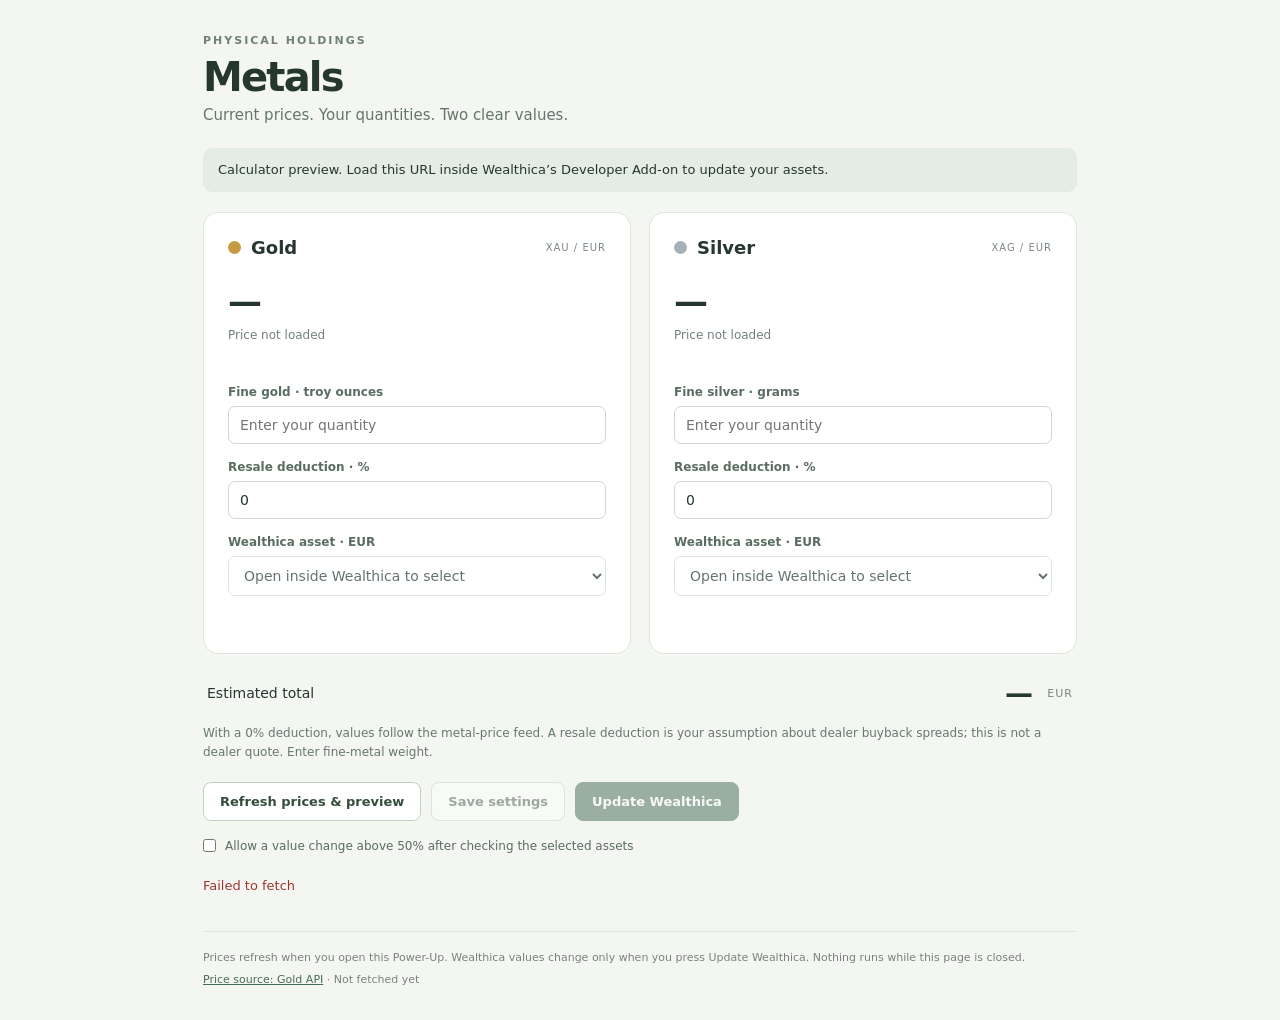
==== index.html @ 478f9363 "Add Wealthica metals Power-Up with EUR price preview and asset updates" ====
<!doctype html>
<html lang="en">
<head>
  <meta charset="utf-8">
  <meta name="viewport" content="width=device-width, initial-scale=1">
  <meta name="referrer" content="no-referrer">
  <title>Metals · Wealthica Power-Up</title>
  <link rel="stylesheet" href="styles.css">
  <script defer src="vendor/addon.min.js"></script>
  <script type="module" src="app.mjs"></script>
</head>
<body>
<main>
  <header><div class="eyebrow">PHYSICAL HOLDINGS</div><h1>Metals</h1><p>Current prices. Your quantities. Two clear values.</p></header>
  <div id="connection" class="banner" role="status">Opening calculator…</div>
  <form id="settings">
    <div class="cards">
      <section class="card gold"><div class="metal-label"><span class="dot"></span><h2>Gold</h2><span class="unit">XAU / EUR</span></div>
        <div class="value" id="gold-value">—</div><div class="quote" id="gold-quote">Price not loaded</div>
        <label for="gold-oz">Fine gold · troy ounces</label><input id="gold-oz" type="number" min="0.000001" step="any" inputmode="decimal" placeholder="Enter your quantity" required>
        <label for="gold-discount">Resale deduction · %</label><input id="gold-discount" type="number" min="0" max="99.99" step="any" inputmode="decimal" value="0">
        <label for="gold-asset">Wealthica asset · EUR</label><select id="gold-asset" disabled><option value="">Open inside Wealthica to select</option></select>
        <div class="change" id="gold-change"></div>
      </section>
      <section class="card silver"><div class="metal-label"><span class="dot"></span><h2>Silver</h2><span class="unit">XAG / EUR</span></div>
        <div class="value" id="silver-value">—</div><div class="quote" id="silver-quote">Price not loaded</div>
        <label for="silver-grams">Fine silver · grams</label><input id="silver-grams" type="number" min="0.000001" step="any" inputmode="decimal" placeholder="Enter your quantity" required>
        <label for="silver-discount">Resale deduction · %</label><input id="silver-discount" type="number" min="0" max="99.99" step="any" inputmode="decimal" value="0">
        <label for="silver-asset">Wealthica asset · EUR</label><select id="silver-asset" disabled><option value="">Open inside Wealthica to select</option></select>
        <div class="change" id="silver-change"></div>
      </section>
    </div>
    <div class="total"><span>Estimated total</span><strong id="total-value">—</strong><span class="currency">EUR</span></div>
    <p class="explanation">With a 0% deduction, values follow the metal-price feed. A resale deduction is your assumption about dealer buyback spreads; this is not a dealer quote. Enter fine-metal weight.</p>
    <div class="actions"><button id="refresh" type="button">Refresh prices &amp; preview</button><button id="save" type="button" class="secondary" disabled>Save settings</button><button id="update" type="button" class="primary" disabled>Update Wealthica</button></div>
    <label class="check"><input id="large-change" type="checkbox"> Allow a value change above 50% after checking the selected assets</label>
  </form>
  <div id="status" class="status" role="status" aria-live="polite">Enter your quantities to calculate their value.</div>
  <div id="results" class="results" aria-live="polite"></div>
  <footer><p>Prices refresh when you open this Power-Up. Wealthica values change only when you press Update Wealthica. Nothing runs while this page is closed.</p><p><a href="https://gold-api.com/docs" target="_blank" rel="noopener noreferrer">Price source: Gold API</a> · <span id="retrieved">Not fetched yet</span></p></footer>
</main>
</body>
</html>
---- styles.css ----
:root{color-scheme:light;font-family:system-ui,-apple-system,BlinkMacSystemFont,"Segoe UI",sans-serif;color:#25372f;background:#f4f6f2;font-synthesis:none}*{box-sizing:border-box}body{margin:0}main{max-width:930px;margin:auto;padding:34px 28px 26px}header{margin-bottom:24px}.eyebrow{font-size:11px;font-weight:750;letter-spacing:2px;color:#708176}h1{font-size:40px;letter-spacing:-1.8px;margin:7px 0 6px;font-weight:650}header p{margin:0;color:#64766c;font-size:15px}.banner{padding:12px 15px;border-radius:9px;background:#e5ece6;margin-bottom:20px;font-size:13px;line-height:1.5}.cards{display:grid;grid-template-columns:1fr 1fr;gap:18px}.card{background:#fff;border:1px solid #dee5de;border-radius:15px;padding:24px}.metal-label{display:flex;align-items:center;gap:10px;margin-bottom:23px}.dot{height:13px;width:13px;border-radius:50%;background:#c49b43}.silver .dot{background:#a5b1b7}h2{font-size:18px;margin:0;font-weight:650}.unit{margin-left:auto;font-size:10px;letter-spacing:1px;color:#7b8880}.value{font-size:34px;letter-spacing:-1px;font-weight:630;font-variant-numeric:tabular-nums}.quote{font-size:12px;line-height:1.7;color:#738078;min-height:42px;margin-top:4px;margin-bottom:18px}label{display:block;font-size:12px;font-weight:600;color:#596d60;margin:16px 0 7px}input,select{width:100%;border:1px solid #cdd8cf;background:#fff;color:#263b2e;border-radius:7px;padding:10px 11px;font:inherit;font-size:14px}input:focus,select:focus{outline:2px solid #98bba2;outline-offset:1px}.change{font-size:12px;margin-top:15px;min-height:18px;color:#58705e}.total{display:flex;align-items:center;gap:15px;padding:23px 4px 14px}.total>span:first-child{font-size:14px}.total strong{margin-left:auto;font-size:28px;font-weight:650;letter-spacing:-.7px;font-variant-numeric:tabular-nums}.currency{font-size:11px;letter-spacing:1px;color:#79877d}.explanation{font-size:12px;line-height:1.6;color:#66786c;margin:0 0 20px}.actions{display:flex;gap:10px;flex-wrap:wrap}button{border:1px solid #bfcfc3;background:#fff;border-radius:8px;padding:11px 16px;color:#344e3c;font:inherit;font-size:13px;font-weight:600;cursor:pointer}button:hover:not(:disabled){background:#eaf0eb}.primary{background:#2e5940;border-color:#2e5940;color:#fff}.primary:hover:not(:disabled){background:#21462f}button:disabled{opacity:.45;cursor:default}.check{display:flex;gap:9px;align-items:flex-start;line-height:1.5;font-size:12px;font-weight:400}.check input{width:auto;margin:2px 0 0}.status{padding:14px 0;font-size:13px;line-height:1.6}.status.error{color:#9d3630}.status.success{color:#235a39}.results{font-size:13px;line-height:1.8}.result-row{padding:7px 11px;margin:5px 0;border-radius:6px;background:#e6eee7}.result-row.unconfirmed{background:#fff0dc;color:#83551d}footer{border-top:1px solid #dce4dc;margin-top:20px;padding-top:13px;font-size:11px;line-height:1.7;color:#77847b}footer p{margin:4px 0}a{color:#476e54}@media(max-width:600px){main{padding:22px 16px}.cards{grid-template-columns:1fr}.card{padding:20px}h1{font-size:34px}.value{font-size:31px}.total strong{font-size:24px}.actions button{flex:1 1 100%}}
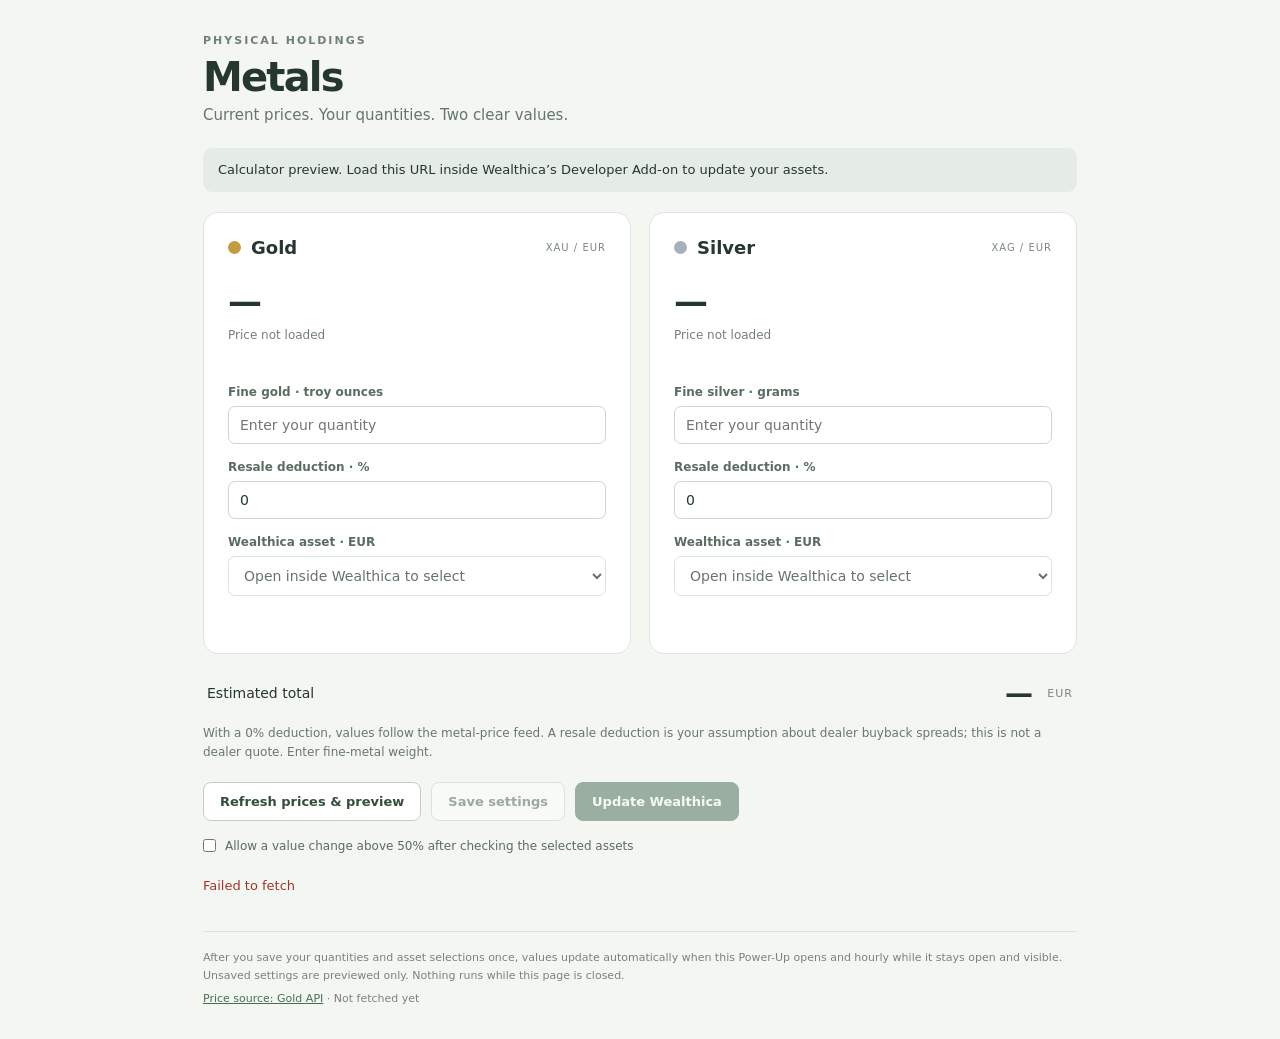
==== commit 1a1a4bc3: "Automatically refresh saved metal assets on opening and while visible" ====
--- a/index.html
+++ b/index.html
@@ -4,6 +4,7 @@
   <meta charset="utf-8">
   <meta name="viewport" content="width=device-width, initial-scale=1">
   <meta name="referrer" content="no-referrer">
+  <meta name="robots" content="noindex, nofollow">
   <title>Metals · Wealthica Power-Up</title>
   <link rel="stylesheet" href="styles.css">
   <script defer src="vendor/addon.min.js"></script>
@@ -37,7 +38,7 @@
   </form>
   <div id="status" class="status" role="status" aria-live="polite">Enter your quantities to calculate their value.</div>
   <div id="results" class="results" aria-live="polite"></div>
-  <footer><p>Prices refresh when you open this Power-Up. Wealthica values change only when you press Update Wealthica. Nothing runs while this page is closed.</p><p><a href="https://gold-api.com/docs" target="_blank" rel="noopener noreferrer">Price source: Gold API</a> · <span id="retrieved">Not fetched yet</span></p></footer>
+  <footer><p>After you save your quantities and asset selections once, values update automatically when this Power-Up opens and hourly while it stays open and visible. Unsaved settings are previewed only. Nothing runs while this page is closed.</p><p><a href="https://gold-api.com/docs" target="_blank" rel="noopener noreferrer">Price source: Gold API</a> · <span id="retrieved">Not fetched yet</span></p></footer>
 </main>
 </body>
 </html>
